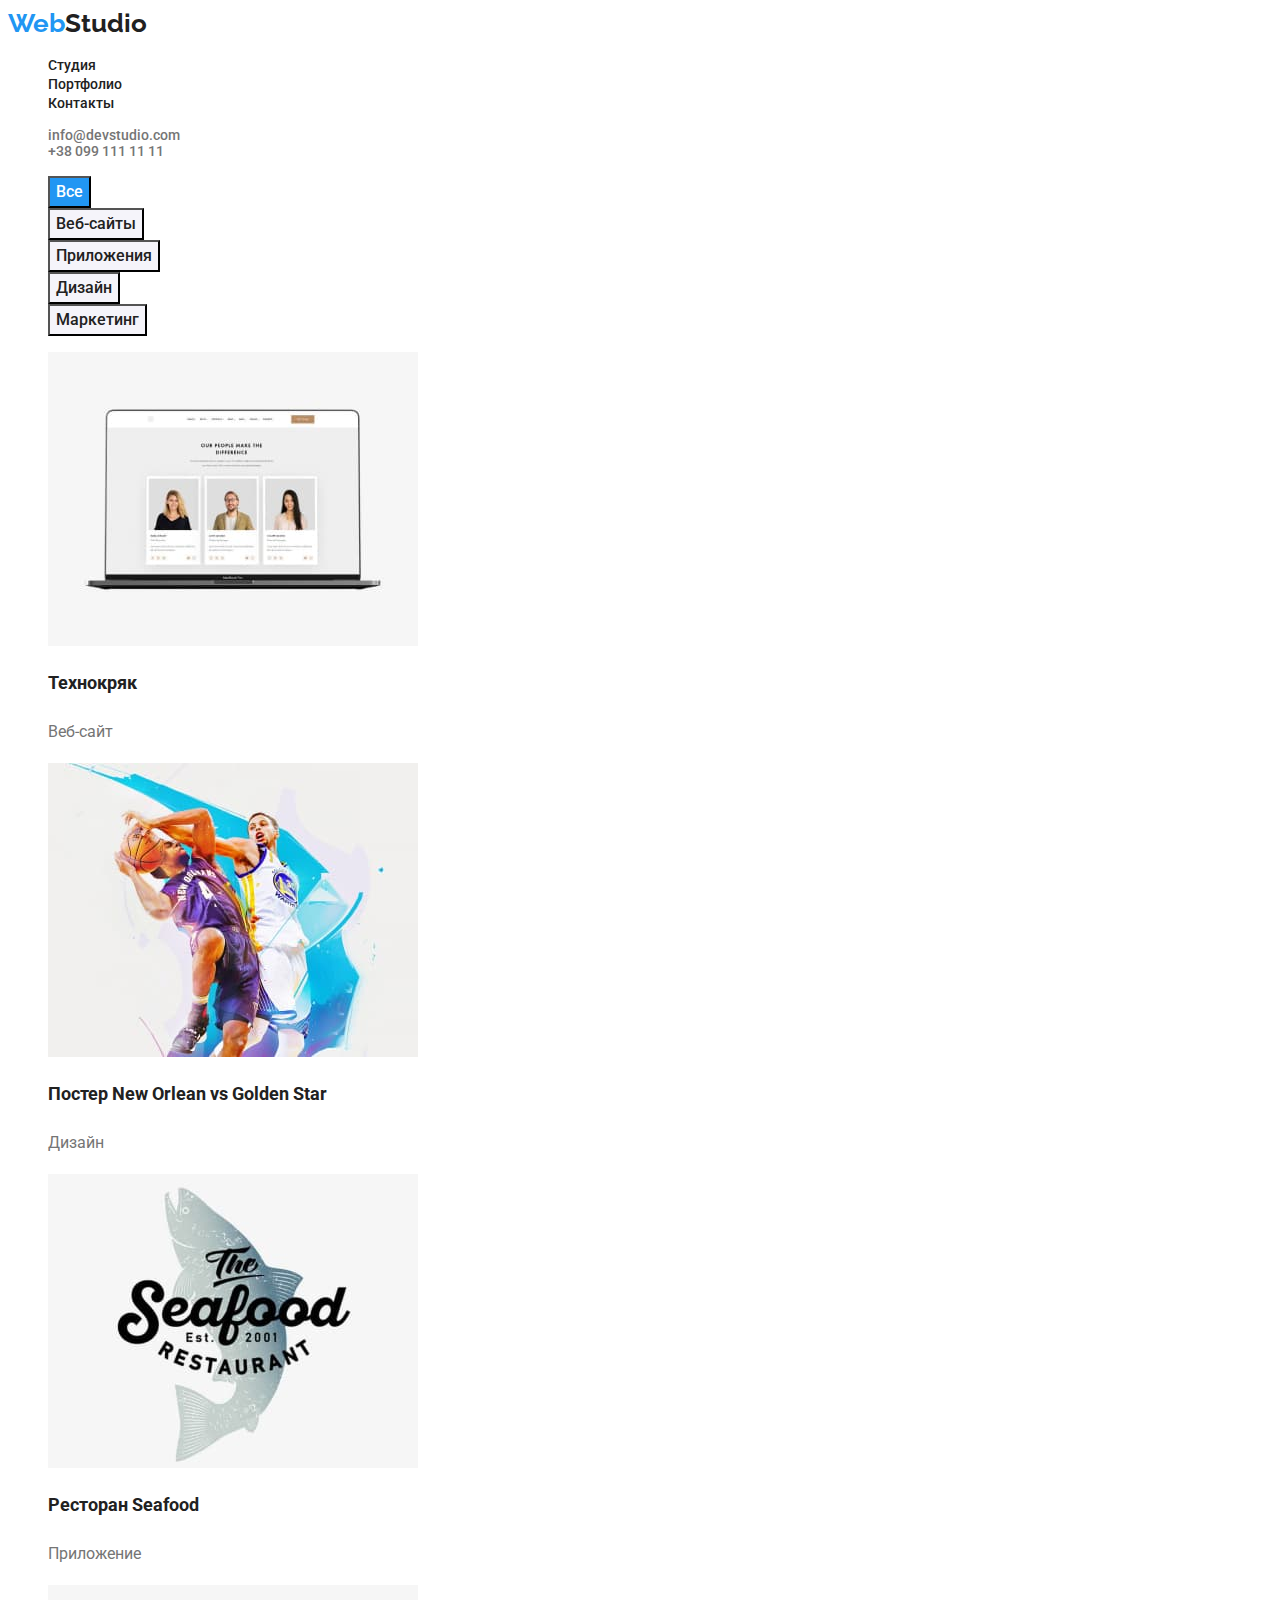
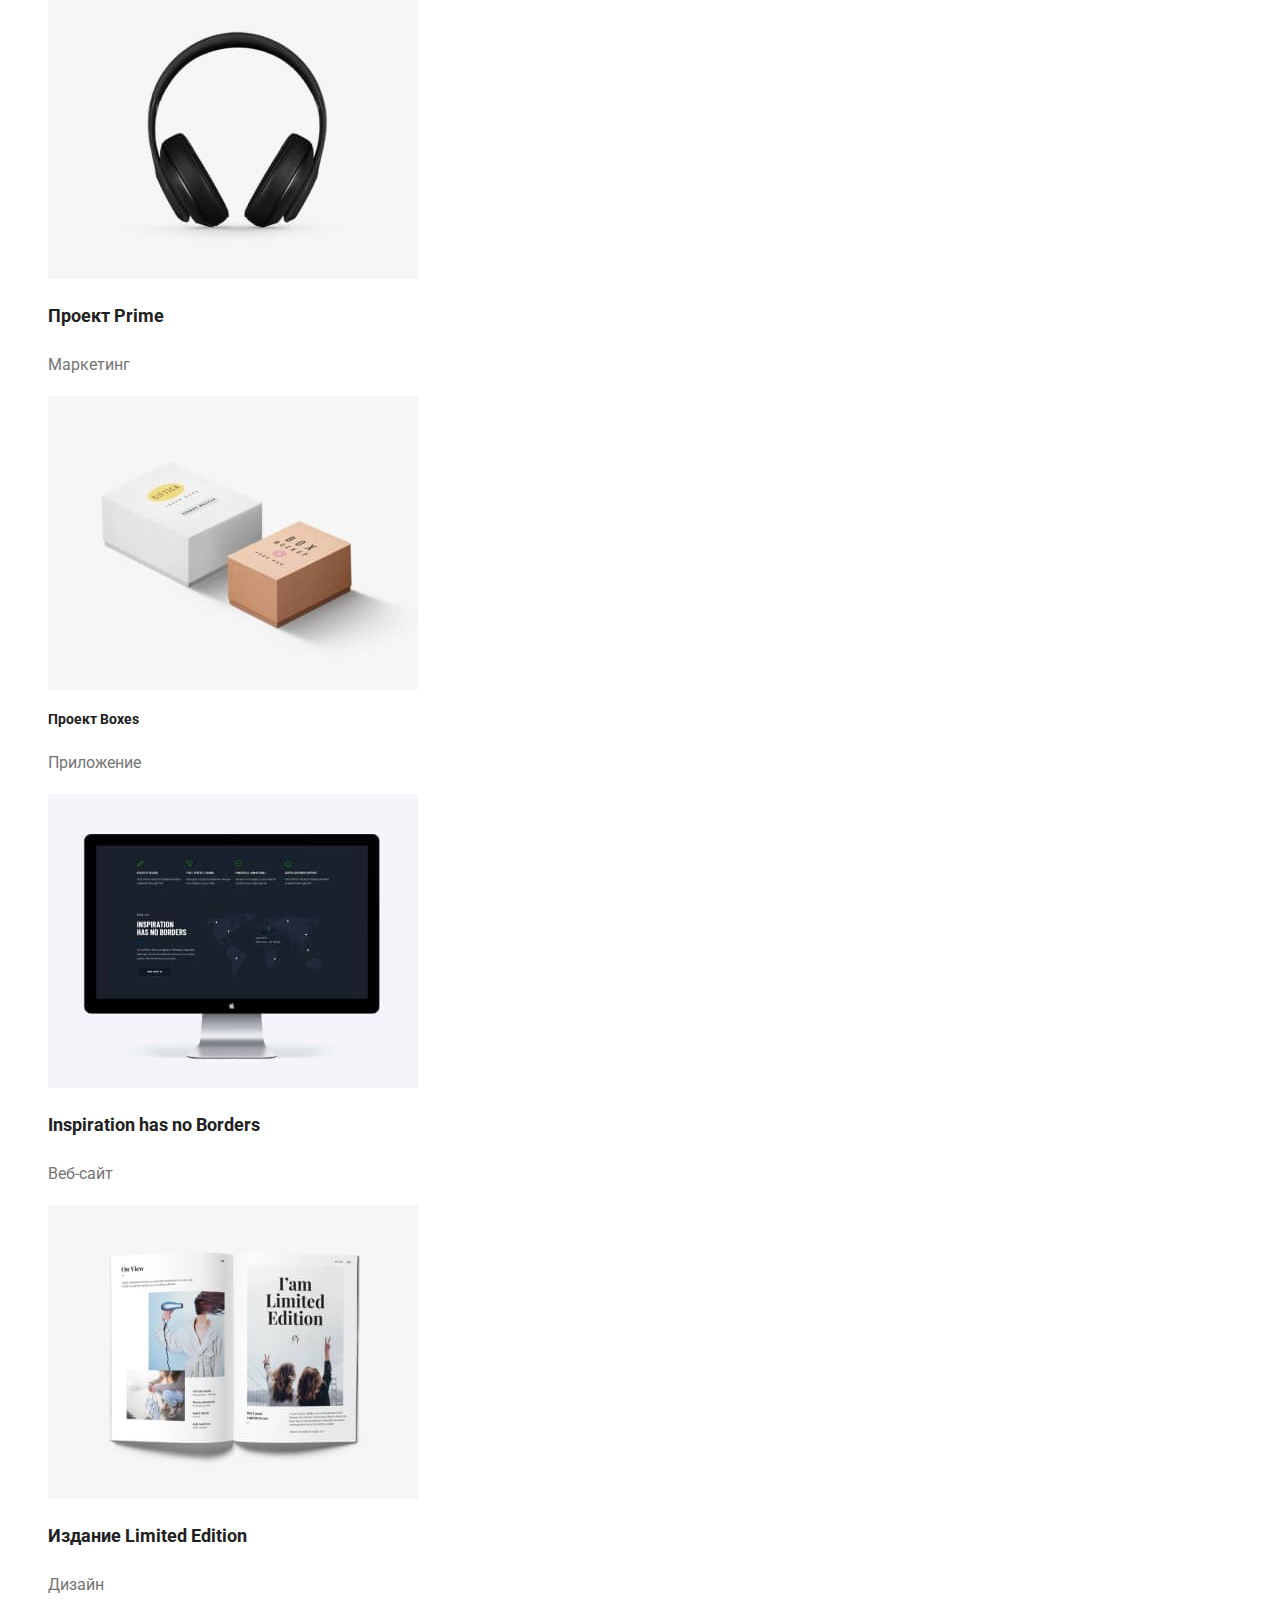
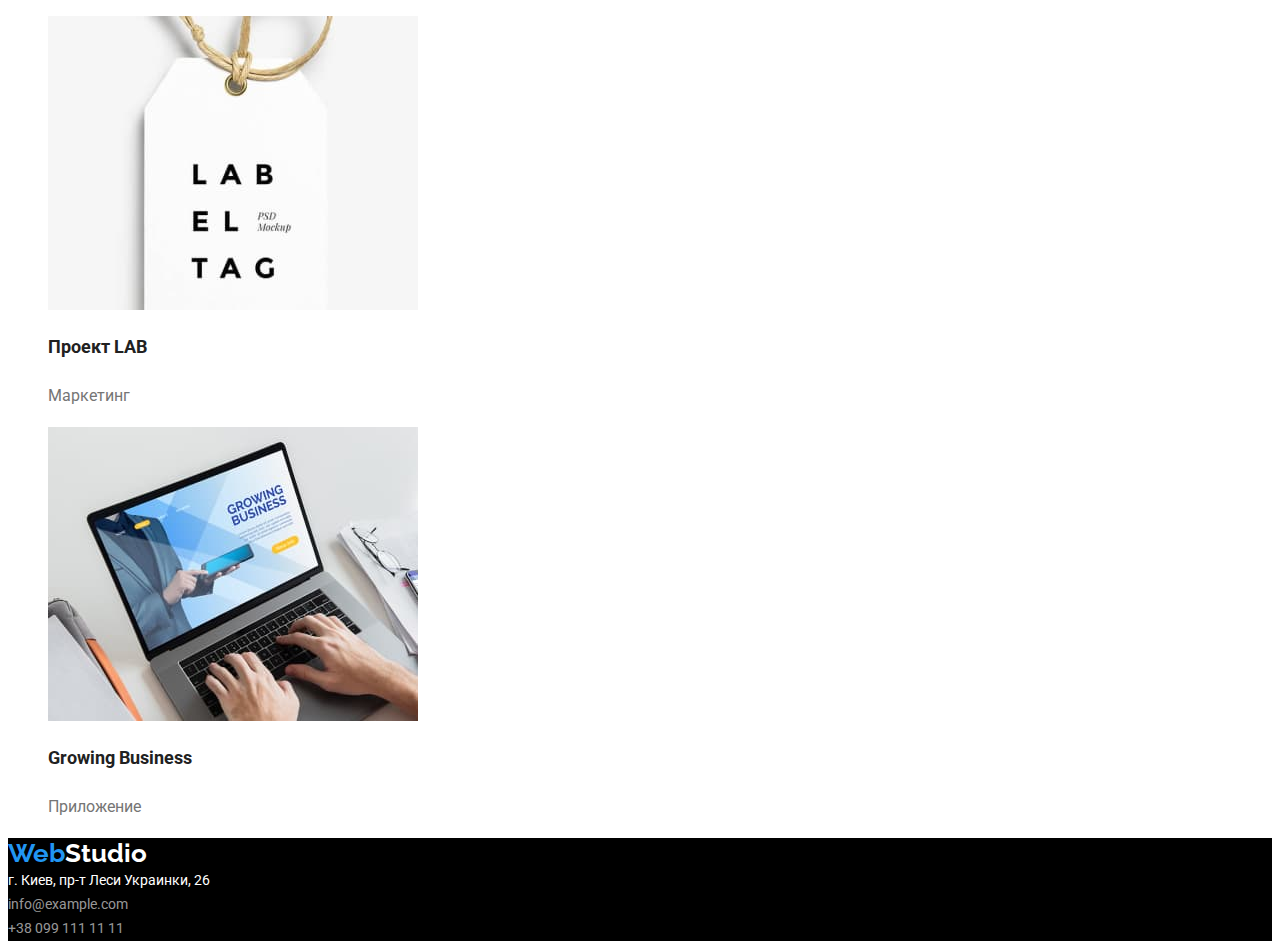
==== portfolio.html @ d0722e7e "start" ====
<!DOCTYPE html>
<html lang="ru">
<head>
    <meta charset="UTF-8">
    <meta http-equiv="X-UA-Compatible" content="IE=edge">
    <meta name="viewport" content="width=device-width, initial-scale=1.0">
    <title>portfolio</title>
    <link rel="preconnect" href="https://fonts.googleapis.com">
    <link rel="preconnect" href="https://fonts.gstatic.com" crossorigin>
    <link href="https://fonts.googleapis.com/css2?family=Raleway:wght@700&family=Roboto:wght@400;500;700;900&display=swap"
        rel="stylesheet">
    <link rel="stylesheet" href="css/style.css">
</head>
<body>
<header>

    <nav class="nav-links">
        <a href="/" class="nav-logo" lang="en">
            <span class="logo-color">Web</span>Studio
        </a>
        <ul class="site-nav">
            <li> <a class="link" href="./index.html">Студия</a></li>
            <li class="nav-link"> <a class="link" href="./portfolio.html">Портфолио</a> </li>
            <li> <a class="link" href="">Контакты</a></li>
        </ul>
    </nav>
    <ul class="auth-nav">
        <li><a class="link" lang="en" href="mailto:info@devstudio.com">info@devstudio.com</a> </li>
        <li>
            <a class="link" href="tel:+380991111111">+38 099 111 11 11</a>
        </li>
    </ul>

</header>

<main>
    <section class="our-work">
    <h1 class="benefits-title">Обзор работ</h1>
    <ul>
        <li class="button-style"> <button type="button"class="button">Все</button></li>
        <li><button type="button"class="button">Веб-сайты</button></li>
        <li> <button type="button"class="button">Приложения</button></li>
        <li><button type="button"class="button">Дизайн</button></li>
        <li><button type="button"class="button">Маркетинг</button></li>
    </ul>

    <ul class="benefits-text">
        <li> <a href="/"> 
        <img src="image/portfolio/img1sq.jpg" alt="Технокряк" width="370">
        <h2>Технокряк</h2>
        <p>Веб-сайт</p>
        </a>   
        </li>
    
        <li> <a href="/">
        <img src="image/portfolio/img2sq.jpg" alt="Постер" width="370">
        <h2>Постер New Orlean vs Golden Star</h2>
        <p>Дизайн</p>
        </a>
        </li>
    
        <li> <a href="/">
        <img src="image/portfolio/img3sq.jpg" alt="Шаблон проекта Ресторана" width="370">
        <h2>Ресторан Seafood</h2>
        <p>Приложение</p>
        </a>
        </li>
    
        <li> <a href="/">
        <img src="image/portfolio/img4sq.jpg" alt="Шаблон проекта" width="370">
        <h2>Проект Prime</h2>
        <p>Маркетинг</p>
        </a>  
        </li>

        <li> <a href="/">
            <img src="image/portfolio/img5sq.jpg" alt="Шаблон проекта" width="370">
            <h3>Проект Boxes</h2>
            <p>Приложение</p>
        </a>
        </li>
        
        <li> <a href="/">
        <img src="image/portfolio/img6sq.jpg" alt="Проект веб-сайта" width="370">
        <h2>Inspiration has no Borders</h2>
        <p>Веб-сайт</p>
        </a>
        </li>
        
        <li> <a href="/">
        <img src="image/portfolio/img7sq.jpg" alt="Проект издания" width="370">
        <h2>Издание Limited Edition</h2>
        <p>Дизайн</p>
        </a>
        </li>
        
        <li> <a href="/">
        <img src="image/portfolio/img8sq.jpg" alt="Маркетинговый проект" width="370">
        <h2>Проект LAB</h2>
        <p>Маркетинг</p>
        </a> 
        </li>

        <li> <a href="/">
        <img src="image/portfolio/img9sq.jpg" alt="Шаблон приложения" width="370">
        <h2>Growing Business</h2>
        <p>Приложение</p>
        </a>
        </li>
    </ul>
    </section>
 



</main>

<footer class="footer">
    <a href="/" class="logo" lang="en">
        <span class="logo-color">Web</span>Studio
    </a>
    <address class="address">
        г. Киев, пр-т Леси Украинки, 26 <br>
        <a href="mailto:info@example.com">info@example.com</a> <br>
        <a href="tel:+380991111111">+38 099 111 11 11</a>
    </address>
</body>
</html>
---- css/style.css ----
:root {
  --primary-text-color: #212121;
  --accent-color: #2196f3;
  --secondary-color: #757575;
  --white-color: #ffffff;
  --bg-group: #f5f4fa;
  --bg-footer: black;
  --bg-hero: #2f303a;
}

body {
  color: var(--primary-text-color);
  font-family: Roboto, sans-serif;
  letter-spacing: 0, 03em;
}

ul {
  list-style: none;
}
a {
  text-decoration: none;
}

button {
  font-family: inherit;
}
/*header*/

.nav-logo {
  color: var(--primary-text-color);
  font-family: Raleway, sans-serif;
  font-weight: 700;
  font-size: 26px;
  line-height: 1.19;
}

.logo-color {
  color: var(--accent-color);
}
.site-nav .link,
.auth-nav {
  color: var(--primary-text-color);
  font-weight: 500;
  font-size: 14px;
  line-height: 1.14;
  letter-spacing: 0, 02em;
}

.site-nav .link:hover,
.site-nav .link:focus {
  color: var(--accent-color);
}
.site-nav .nav-link a:active,
.site-nav .nav-link a:visited {
  color: var(--accent-color);
}
.auth-nav .link {
  color: var(--secondary-color);
}
.auth-nav .link:hover,
.auth-nav .link:focus {
  color: var(--accent-color);
}
/*section hero*/

.section-hero {
  background-color: var(--bg-hero);
  text-align: center;
}
.section-title {
  color: var(--white-color);
  font-weight: 900;
  font-size: 44px;
  line-height: 1.36;
  letter-spacing: 0, 06em;
}
.section-hero button {
  color: var(--white-color);
  background: var(--accent-color);
  font-weight: 700;
  font-size: 16px;
  line-height: 1.88;
  letter-spacing: 0, 06em;
  cursor: pointer;
}
.section-hero button:hover,
.section-hero button:focus {
  color: var(--white-color);
  background: #188ce8;
  display: inline-block;
}

/*section benefits*/
.benefits-title {
  display: none;
}
.benefits-text h3 {
  color: var(--primary-text-color);
  font-weight: 700;
  font-size: 14px;
  line-height: 1.71;
}
.benefits-text p {
  color: var(--secondary-color);
  font-weight: 400;
  font-size: 14px;
  line-height: 1.14;
}

/*work*/
.work-title,
.our-team {
  color: var(--primary-text-color);
  font-weight: 700;
  font-size: 36px;
  line-height: 1.17;
  text-align: center;
}

/*our team*/
.group {
  background-color: var(--bg-group);
}
.team li {
  background-color: var(--white-color);
}
.team h3 {
  color: var(--primary-text-color);
  font-weight: 500;
  font-size: 16px;
  line-height: 1.19;
  text-align: center;
}
.team p {
  color: var(--secondary-color);
  font-weight: 400;
  font-size: 16px;
  line-height: 1.19;
  text-align: center;
}

/*our work*/

.our-work .button {
  color: var(--primary-text-color);
  background: var(--bg-group);
  cursor: pointer;
  font-weight: 500;
  font-size: 16px;
  line-height: 1.63;
  text-align: center;
}
.our-work .button:hover,
.our-work .button:focus {
  color: var(--white-color);
  background: #2196f3;
  display: inline-block;
  text-align: center;
}
.our-work button:active,
.our-work button:visited {
  color: var(--accent-color);
}
.our-work .button-style button {
  color: var(--white-color);
  background-color: var(--accent-color);
}
.our-work .benefits-text h2 {
  color: var(--primary-text-color);
  font-weight: 700;
  font-size: 18px;
  line-height: 2;
  text-align: left;
  letter-spacing: 0, 06em;
}

.our-work .benefits-text p {
  color: var(--secondary-color);
  font-weight: 400;
  font-size: 16px;
  line-height: 1.88;
  text-align: left;
}
/*footer*/
footer {
  background-color: var(--bg-footer);
}
.logo {
  color: var(--white-color);
  font-family: Raleway, sans-serif;
  font-weight: 700;
  font-size: 26px;
  line-height: 1.17;
}

.logo-color {
  color: var(--accent-color);
}
.address {
  color: var(--white-color);
  font-style: normal;
  font-weight: 400;
  font-size: 14px;
  line-height: 1.71;
}
.address a {
  color: rgba(255, 255, 255, 0.6);
}
.address a:hover,
.address a:focus {
  color: var(--accent-color);
}
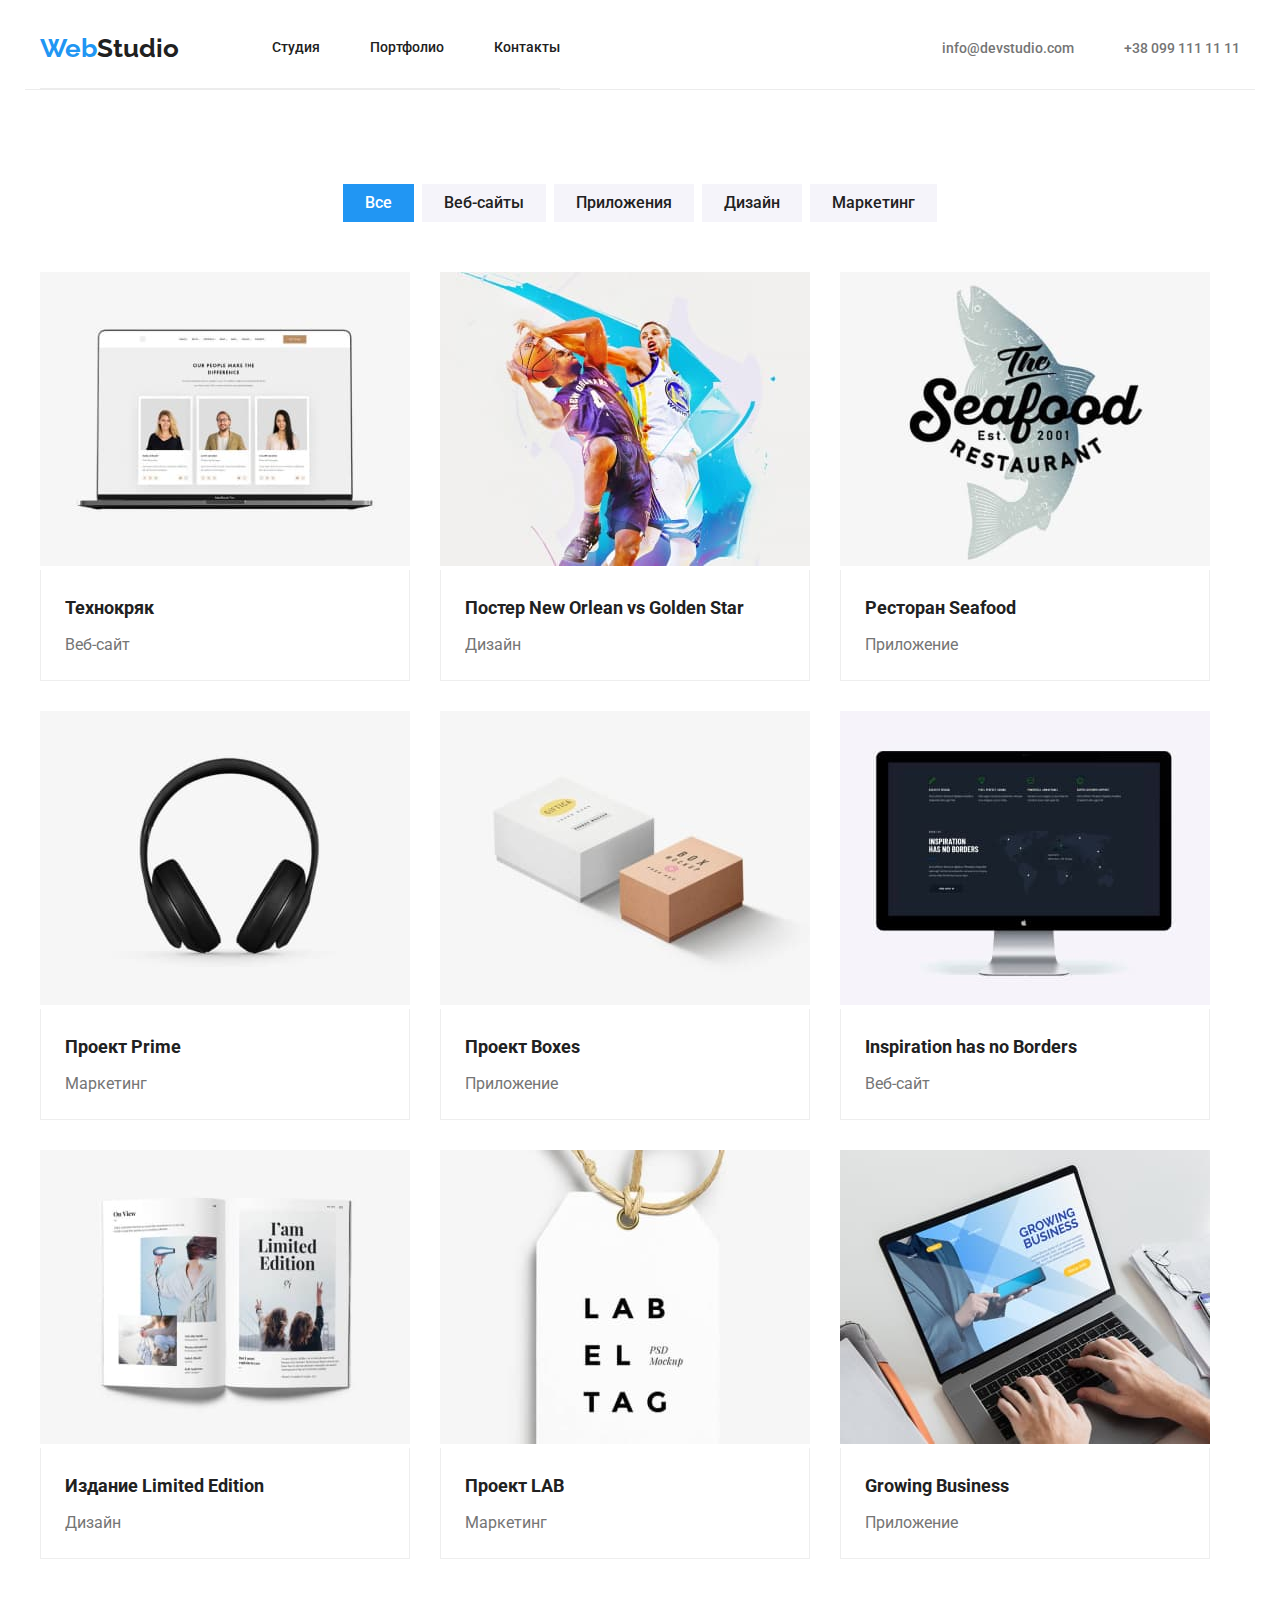
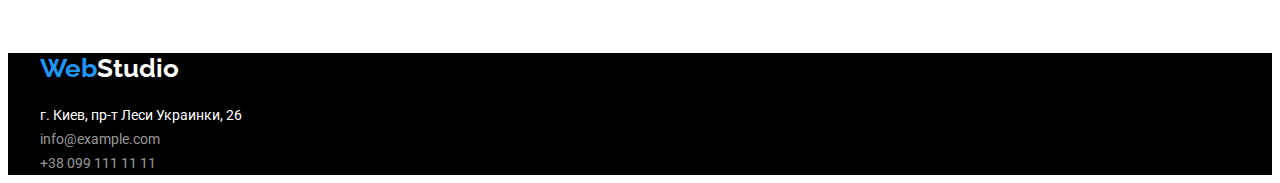
==== commit 7f536c02: "work 3" ====
--- a/portfolio.html
+++ b/portfolio.html
@@ -12,102 +12,123 @@
     <link rel="stylesheet" href="css/style.css">
 </head>
 <body>
+
 <header>
-
-    <nav class="nav-links">
-        <a href="/" class="nav-logo" lang="en">
-            <span class="logo-color">Web</span>Studio
-        </a>
-        <ul class="site-nav">
-            <li> <a class="link" href="./index.html">Студия</a></li>
-            <li class="nav-link"> <a class="link" href="./portfolio.html">Портфолио</a> </li>
-            <li> <a class="link" href="">Контакты</a></li>
+    <div class="container header">
+        <nav class="nav-links">
+            <a href="/" class="nav-logo" lang="en">
+                <span class="logo-color">Web</span>Studio
+            </a>
+            <ul class="site-nav">
+                <li class="item"> <a class="link" href="./index.html">Студия</a></li>
+                <li class="item"> <a class="nav-link link" href="./portfolio.html">Портфолио</a> </li>
+                <li class="item"> <a class="link" href="">Контакты</a></li>
+            </ul>
+        </nav>
+        <ul class="auth-nav">
+            <li class="item"><a class="link" lang="en" href="mailto:info@devstudio.com">info@devstudio.com</a> </li>
+            <li class="item"><a class="link" href="tel:+380991111111">+38 099 111 11 11</a>
+            </li>
         </ul>
-    </nav>
-    <ul class="auth-nav">
-        <li><a class="link" lang="en" href="mailto:info@devstudio.com">info@devstudio.com</a> </li>
-        <li>
-            <a class="link" href="tel:+380991111111">+38 099 111 11 11</a>
-        </li>
-    </ul>
-
+    </div>
 </header>
 
+
 <main>
-    <section class="our-work">
-    <h1 class="benefits-title">Обзор работ</h1>
-    <ul>
-        <li class="button-style"> <button type="button"class="button">Все</button></li>
-        <li><button type="button"class="button">Веб-сайты</button></li>
-        <li> <button type="button"class="button">Приложения</button></li>
-        <li><button type="button"class="button">Дизайн</button></li>
-        <li><button type="button"class="button">Маркетинг</button></li>
-    </ul>
-
-    <ul class="benefits-text">
-        <li> <a href="/"> 
-        <img src="image/portfolio/img1sq.jpg" alt="Технокряк" width="370">
-        <h2>Технокряк</h2>
-        <p>Веб-сайт</p>
-        </a>   
-        </li>
-    
-        <li> <a href="/">
-        <img src="image/portfolio/img2sq.jpg" alt="Постер" width="370">
-        <h2>Постер New Orlean vs Golden Star</h2>
-        <p>Дизайн</p>
-        </a>
-        </li>
-    
-        <li> <a href="/">
-        <img src="image/portfolio/img3sq.jpg" alt="Шаблон проекта Ресторана" width="370">
-        <h2>Ресторан Seafood</h2>
-        <p>Приложение</p>
-        </a>
-        </li>
-    
-        <li> <a href="/">
-        <img src="image/portfolio/img4sq.jpg" alt="Шаблон проекта" width="370">
-        <h2>Проект Prime</h2>
-        <p>Маркетинг</p>
-        </a>  
-        </li>
-
-        <li> <a href="/">
-            <img src="image/portfolio/img5sq.jpg" alt="Шаблон проекта" width="370">
-            <h3>Проект Boxes</h2>
-            <p>Приложение</p>
-        </a>
-        </li>
+    <section class="section our-work">
+    <div class="container">
+        <h1 class="benefits-title">Обзор работ</h1>
+        <ul class="benefits-button">
+            <li class="button-style item"> <button type="button" class="button">Все</button></li>
+            <li class="item"><button type="button" class="button">Веб-сайты</button></li>
+            <li class="item"> <button type="button" class="button">Приложения</button></li>
+            <li class="item"><button type="button" class="button">Дизайн</button></li>
+            <li class="item"><button type="button" class="button">Маркетинг</button></li>
+        </ul>
         
-        <li> <a href="/">
-        <img src="image/portfolio/img6sq.jpg" alt="Проект веб-сайта" width="370">
-        <h2>Inspiration has no Borders</h2>
-        <p>Веб-сайт</p>
-        </a>
-        </li>
+        <ul class="benefits-text">
+            <li class="benefits-element"> <a href="/">
+                    <img src="image/portfolio/img1sq.jpg" alt="Технокряк" width="370">
+                    <div class="text">
+                    <h2 class="title">Технокряк</h2>
+                    <p>Веб-сайт</p>
+                    </div>
+                </a>
+            </li>
         
-        <li> <a href="/">
-        <img src="image/portfolio/img7sq.jpg" alt="Проект издания" width="370">
-        <h2>Издание Limited Edition</h2>
-        <p>Дизайн</p>
-        </a>
-        </li>
+            <li class="benefits-element" > <a href="/">
+                    <img src="image/portfolio/img2sq.jpg" alt="Постер" width="370">
+                    <div class="text">
+                    <h2 class="title">Постер New Orlean vs Golden Star</h2>
+                    <p>Дизайн</p>
+                    </div>
+                </a>
+            </li>
         
-        <li> <a href="/">
-        <img src="image/portfolio/img8sq.jpg" alt="Маркетинговый проект" width="370">
-        <h2>Проект LAB</h2>
-        <p>Маркетинг</p>
-        </a> 
-        </li>
-
-        <li> <a href="/">
-        <img src="image/portfolio/img9sq.jpg" alt="Шаблон приложения" width="370">
-        <h2>Growing Business</h2>
-        <p>Приложение</p>
-        </a>
-        </li>
-    </ul>
+            <li class="benefits-element" > <a href="/">
+                    <img src="image/portfolio/img3sq.jpg" alt="Шаблон проекта Ресторана" width="370">
+                   <div class="text">
+                    <h2 class="title">Ресторан Seafood</h2>
+                    <p>Приложение</p>
+                   </div> 
+                </a>
+            </li>
+        
+            <li class="benefits-element" > <a href="/">
+                    <img src="image/portfolio/img4sq.jpg" alt="Шаблон проекта" width="370">
+                    <div class="text">
+                    <h2 class="title">Проект Prime</h2>
+                    <p>Маркетинг</p>
+                    </div>
+                </a>
+            </li>
+        
+            <li class="benefits-element" > <a href="/">
+                    <img src="image/portfolio/img5sq.jpg" alt="Шаблон проекта" width="370">
+                    <div class="text">
+                    <h2 class="title">Проект Boxes</h2>
+                    <p>Приложение</p>
+                    </div>
+                </a>
+            </li>
+        
+            <li class="benefits-element" > <a href="/">
+                    <img src="image/portfolio/img6sq.jpg" alt="Проект веб-сайта" width="370">
+                    <div class="text">
+                    <h2 class="title">Inspiration has no Borders</h2>
+                    <p>Веб-сайт</p>
+                    </div>
+                </a>
+            </li>
+        
+            <li class="benefits-element" > <a href="/">
+                    <img src="image/portfolio/img7sq.jpg" alt="Проект издания" width="370">
+                    <div class="text">
+                    <h2 class="title">Издание Limited Edition</h2>
+                    <p>Дизайн</p>
+                    </div>
+                </a>
+            </li>
+        
+            <li class="benefits-element" > <a href="/">
+                    <img src="image/portfolio/img8sq.jpg" alt="Маркетинговый проект" width="370">
+                    <div class="text">
+                    <h2 class="title">Проект LAB</h2>
+                    <p>Маркетинг</p>
+                    </div>
+                </a>
+            </li>
+        
+            <li> <a href="/">
+                    <img src="image/portfolio/img9sq.jpg" alt="Шаблон приложения" width="370">
+                    <div class="text">
+                    <h2 class="title">Growing Business</h2>
+                    <p>Приложение</p>
+                    </div>
+                </a>
+            </li>
+        </ul>
+    </div>
     </section>
  
 
@@ -116,13 +137,15 @@
 </main>
 
 <footer class="footer">
-    <a href="/" class="logo" lang="en">
-        <span class="logo-color">Web</span>Studio
-    </a>
-    <address class="address">
-        г. Киев, пр-т Леси Украинки, 26 <br>
-        <a href="mailto:info@example.com">info@example.com</a> <br>
-        <a href="tel:+380991111111">+38 099 111 11 11</a>
-    </address>
+   <div class="container">
+        <a href="/" class="logo" lang="en">
+            <span class="logo-color">Web</span>Studio
+        </a>
+        <address class="address">
+            <p>г. Киев, пр-т Леси Украинки, 26 </p>
+            <a href="mailto:info@example.com">info@example.com</a> <br>
+            <a href="tel:+380991111111">+38 099 111 11 11</a>
+        </address>
+   </div>
 </body>
 </html>--- a/css/style.css
+++ b/css/style.css
@@ -13,9 +13,21 @@
   font-family: Roboto, sans-serif;
   letter-spacing: 0, 03em;
 }
-
+h1,
+h2,
+h3,
+h4,
+h5,
+ul,
+p {
+  margin-top: 0;
+  margin-bottom: 0;
+  padding-right: 0;
+  padding-left: 0;
+}
 ul {
   list-style: none;
+  display: inline-block;
 }
 a {
   text-decoration: none;
@@ -24,21 +36,54 @@
 button {
   font-family: inherit;
 }
-/*header*/
-
+
+.container {
+  margin-left: auto;
+  margin-right: auto;
+  width: 1200px;
+  padding-left: 15px;
+  padding-right: 15px;
+}
+.section{
+  padding-top: 94px;
+  padding-bottom: 94px;
+}
+
+
+  /*header*/
+
+ .header, .nav-links {
+  padding-bottom: 0;
+  display: flex;
+  align-items: center;
+  justify-content: space-between;
+  border-bottom: 1px solid #ECECEC ;
+}
 .nav-logo {
+  display: block;
+  margin-right: 93px;
+
   color: var(--primary-text-color);
   font-family: Raleway, sans-serif;
   font-weight: 700;
   font-size: 26px;
   line-height: 1.19;
-}
-
+ 
+}
+.site-nav, .auth-nav{
+  display: flex;
+}
 .logo-color {
   color: var(--accent-color);
 }
+.item +.item{
+  margin-left: 50px;
+}
 .site-nav .link,
-.auth-nav {
+.auth-nav .link {
+  display: block;
+  padding-top: 32px;
+  padding-bottom: 32px;
   color: var(--primary-text-color);
   font-weight: 500;
   font-size: 14px;
@@ -50,10 +95,14 @@
 .site-nav .link:focus {
   color: var(--accent-color);
 }
-.site-nav .nav-link a:active,
-.site-nav .nav-link a:visited {
-  color: var(--accent-color);
-}
+.header .site-nav .nav-link:active,
+.header .site-nav .nav-link:visited {
+  color: var(--accent-color);
+}
+.auth-nav{
+  margin-left: auto;
+}
+
 .auth-nav .link {
   color: var(--secondary-color);
 }
@@ -63,18 +112,21 @@
 }
 /*section hero*/
 
-.section-hero {
+.hero {
   background-color: var(--bg-hero);
   text-align: center;
-}
-.section-title {
+  max-width: 1600px;
+
+}
+.hero-title {
   color: var(--white-color);
   font-weight: 900;
   font-size: 44px;
   line-height: 1.36;
   letter-spacing: 0, 06em;
-}
-.section-hero button {
+  margin-bottom: 30px;
+}
+.hero button {
   color: var(--white-color);
   background: var(--accent-color);
   font-weight: 700;
@@ -83,23 +135,36 @@
   letter-spacing: 0, 06em;
   cursor: pointer;
 }
-.section-hero button:hover,
-.section-hero button:focus {
+.hero button:hover,
+.hero button:focus {
   color: var(--white-color);
   background: #188ce8;
   display: inline-block;
 }
 
 /*section benefits*/
+
+.benefits-text{
+  display: flex;
+  flex-wrap: wrap;
+}
 .benefits-title {
   display: none;
 }
+.benefits-text .item{
+  width: 270px;
+}
+.benefits-text .item + .item{
+  margin-left: 30px;
+}
 .benefits-text h3 {
   color: var(--primary-text-color);
   font-weight: 700;
   font-size: 14px;
   line-height: 1.71;
-}
+  padding-bottom: 10px;
+}
+
 .benefits-text p {
   color: var(--secondary-color);
   font-weight: 400;
@@ -110,26 +175,50 @@
 /*work*/
 .work-title,
 .our-team {
+  padding-bottom: 50px;
+
   color: var(--primary-text-color);
   font-weight: 700;
   font-size: 36px;
   line-height: 1.17;
   text-align: center;
 }
+.work-list{
+  display: flex;
+  flex-wrap: wrap;
+  justify-content: center;
+}
+.work-list .item + .item{
+  padding-left: 30px;
+  margin: 0;
+}
 
 /*our team*/
-.group {
+.group { 
   background-color: var(--bg-group);
+}
+
+.team{
+  display: flex;
+  flex-wrap: wrap;
+}
+
+.team .item + .item{
+  margin-left: 30px;
 }
 .team li {
   background-color: var(--white-color);
 }
+.team img{
+  padding-bottom: 30px;
+}
 .team h3 {
   color: var(--primary-text-color);
   font-weight: 500;
   font-size: 16px;
   line-height: 1.19;
   text-align: center;
+  padding-bottom: 10px;
 }
 .team p {
   color: var(--secondary-color);
@@ -137,11 +226,13 @@
   font-size: 16px;
   line-height: 1.19;
   text-align: center;
+  padding-bottom: 30px;
 }
 
 /*our work*/
 
 .our-work .button {
+  padding: 6px 22px;
   color: var(--primary-text-color);
   background: var(--bg-group);
   cursor: pointer;
@@ -149,7 +240,9 @@
   font-size: 16px;
   line-height: 1.63;
   text-align: center;
-}
+  border: transparent;
+}  
+
 .our-work .button:hover,
 .our-work .button:focus {
   color: var(--white-color);
@@ -165,7 +258,38 @@
   color: var(--white-color);
   background-color: var(--accent-color);
 }
-.our-work .benefits-text h2 {
+.benefits-button{
+  display: flex;
+  flex-wrap: wrap;
+  justify-content: center;
+  padding-bottom: 50px;
+}
+.benefits-button .item + .item{
+  margin-left: 8px;
+}
+.benefits-element{
+  width: calk(100% - 60px) /3);
+  margin-right: 30px;
+  margin-bottom: 30px;
+}
+.benefits-element:nth-child(3n){
+  margin-right: 0;
+}
+.benefits-element:nth-last-child(-n + 3){
+  margin-bottom: 0;
+}
+.benefits-text:nth-child(3n){
+margin-right: 0;
+}
+  .text{
+    padding: 20px 24px;
+    border-left: 1px solid#EEEEEE;
+    border-bottom: 1px solid#EEEEEE;
+    border-right: 1px solid#EEEEEE;
+
+  }
+.text .title {
+  padding-bottom: 4px;
   color: var(--primary-text-color);
   font-weight: 700;
   font-size: 18px;
@@ -185,6 +309,7 @@
 footer {
   background-color: var(--bg-footer);
 }
+
 .logo {
   color: var(--white-color);
   font-family: Raleway, sans-serif;
@@ -197,6 +322,7 @@
   color: var(--accent-color);
 }
 .address {
+  margin-top: 20px;
   color: var(--white-color);
   font-style: normal;
   font-weight: 400;
@@ -204,6 +330,7 @@
   line-height: 1.71;
 }
 .address a {
+  padding-top: 9px;
   color: rgba(255, 255, 255, 0.6);
 }
 .address a:hover,
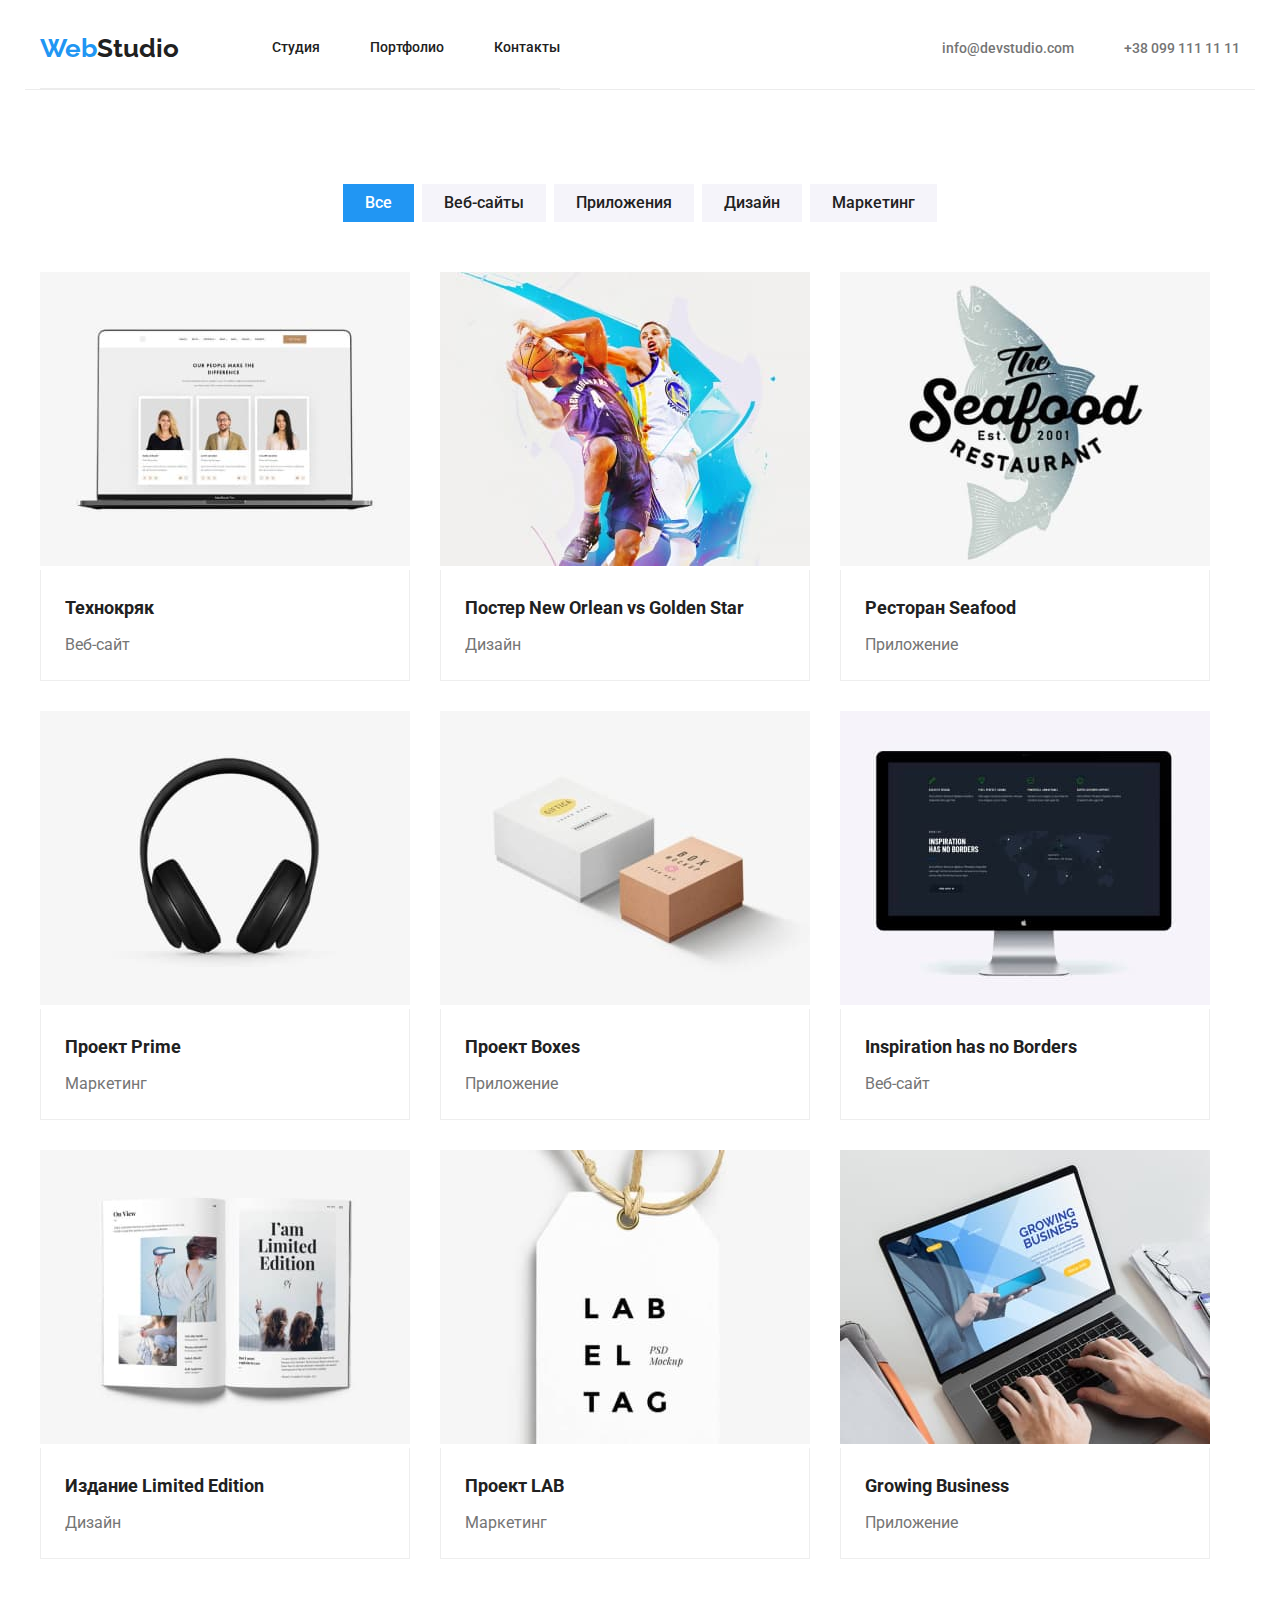
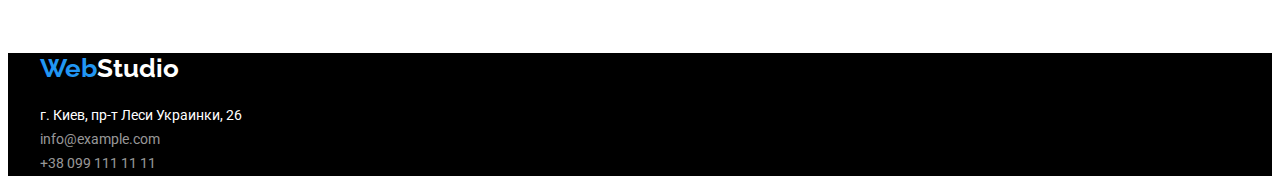
==== commit 2aa046f1: "new css footer logo" ====
--- a/portfolio.html
+++ b/portfolio.html
@@ -16,7 +16,7 @@
 <header>
     <div class="container header">
         <nav class="nav-links">
-            <a href="/" class="nav-logo" lang="en">
+            <a href="/" class="logo" lang="en">
                 <span class="logo-color">Web</span>Studio
             </a>
             <ul class="site-nav">
--- a/css/style.css
+++ b/css/style.css
@@ -59,7 +59,7 @@
   justify-content: space-between;
   border-bottom: 1px solid #ECECEC ;
 }
-.nav-logo {
+.logo {
   display: block;
   margin-right: 93px;
 
@@ -310,17 +310,10 @@
   background-color: var(--bg-footer);
 }
 
-.logo {
-  color: var(--white-color);
-  font-family: Raleway, sans-serif;
-  font-weight: 700;
-  font-size: 26px;
-  line-height: 1.17;
-}
-
-.logo-color {
-  color: var(--accent-color);
-}
+.footer .logo {
+  color: var(--white-color);
+}
+
 .address {
   margin-top: 20px;
   color: var(--white-color);
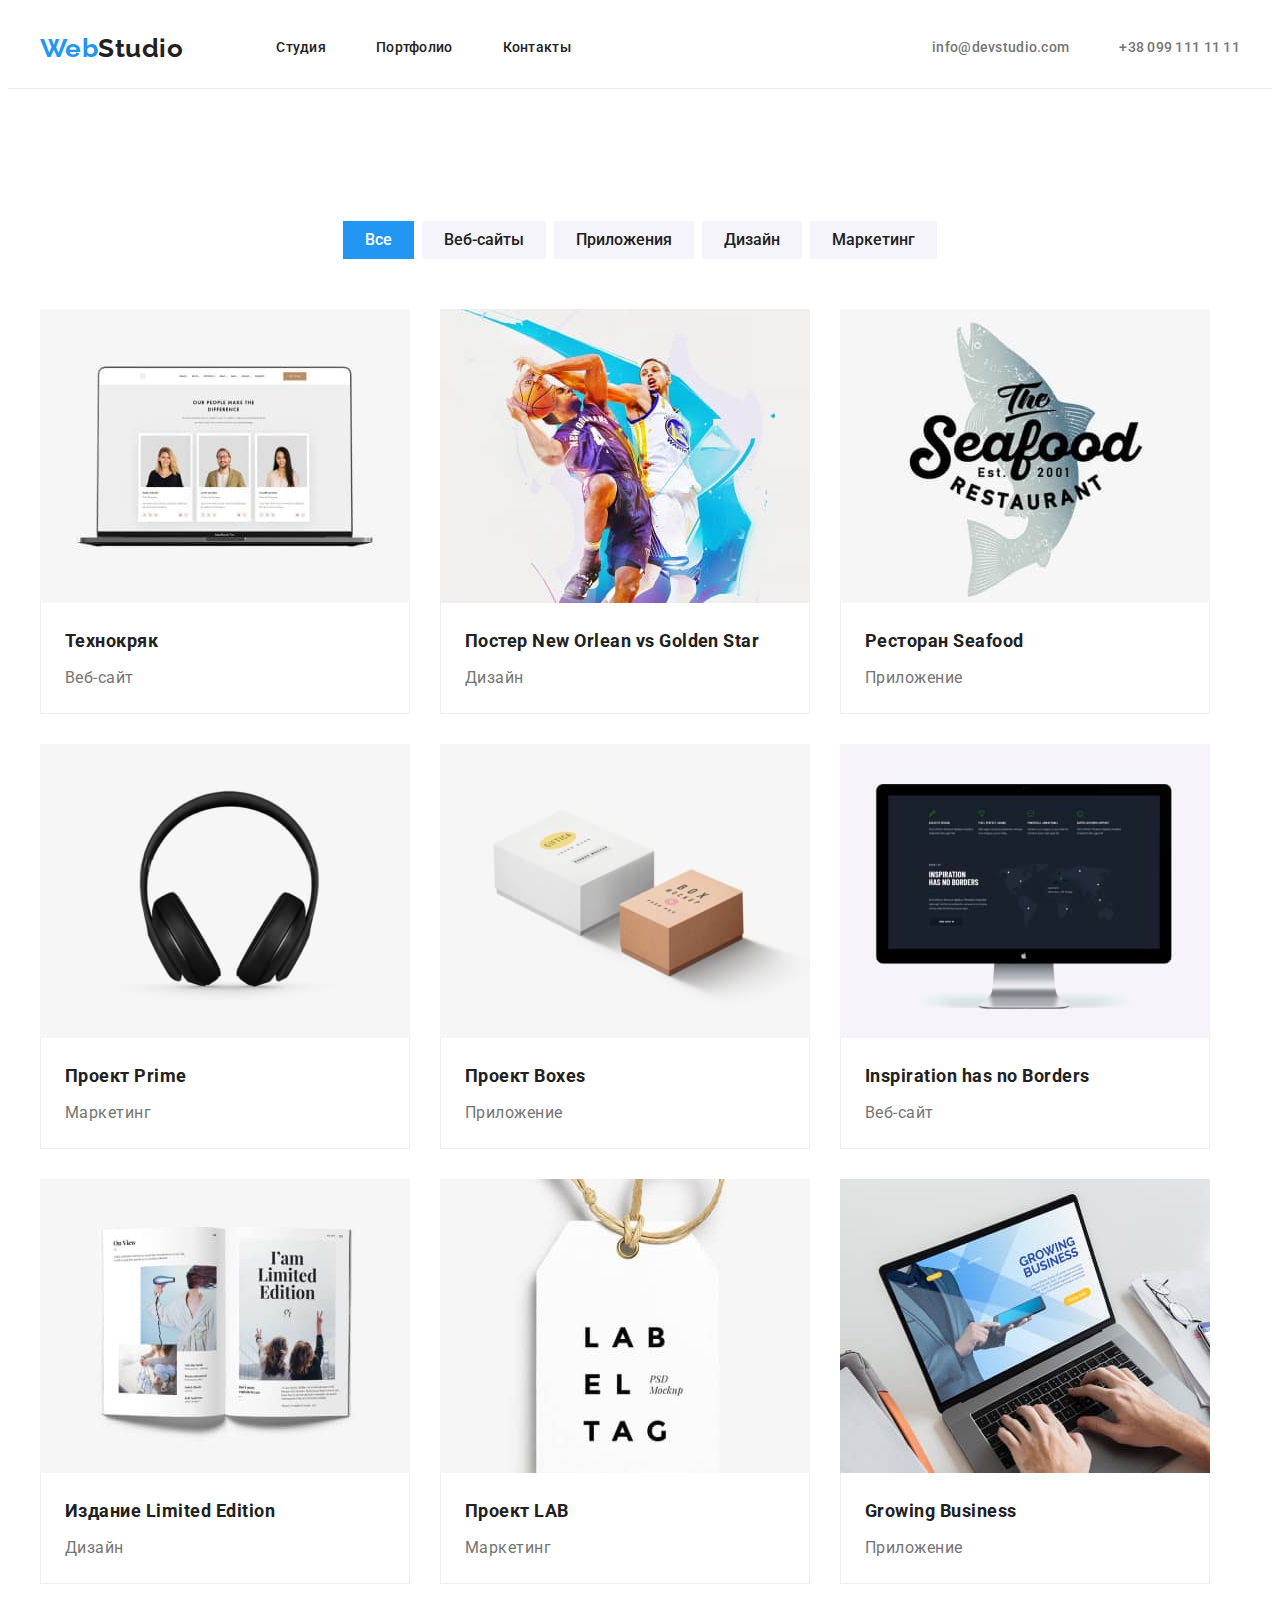
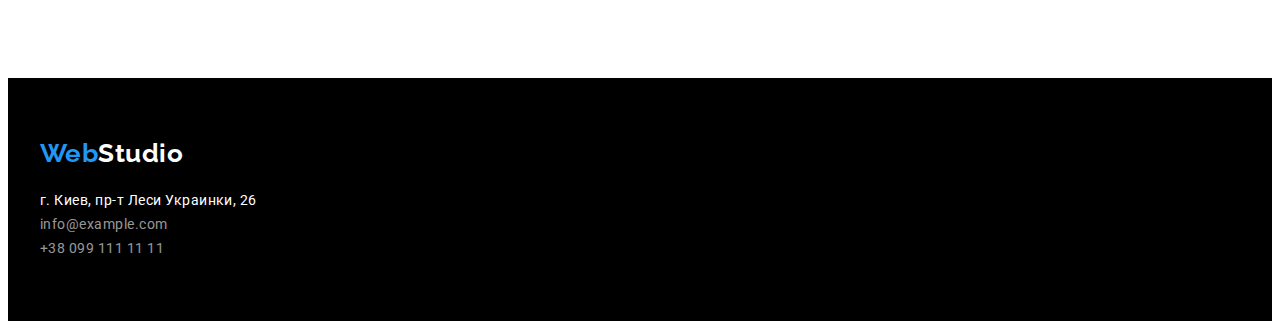
==== commit 9369acab: "finish" ====
--- a/portfolio.html
+++ b/portfolio.html
@@ -9,7 +9,10 @@
     <link rel="preconnect" href="https://fonts.gstatic.com" crossorigin>
     <link href="https://fonts.googleapis.com/css2?family=Raleway:wght@700&family=Roboto:wght@400;500;700;900&display=swap"
         rel="stylesheet">
-    <link rel="stylesheet" href="css/style.css">
+    <link rel="stylesheet" href="https://cdnjs.cloudflare.com/ajax/libs/modern-normalize/1.1.0/modern-normalize.min.css"
+        integrity="sha512-wpPYUAdjBVSE4KJnH1VR1HeZfpl1ub8YT/NKx4PuQ5NmX2tKuGu6U/JRp5y+Y8XG2tV+wKQpNHVUX03MfMFn9Q=="
+        crossorigin="anonymous" referrerpolicy="no-referrer" />
+        <link rel="stylesheet" href="css/style.css">
 </head>
 <body>
 
--- a/css/style.css
+++ b/css/style.css
@@ -11,7 +11,7 @@
 body {
   color: var(--primary-text-color);
   font-family: Roboto, sans-serif;
-  letter-spacing: 0, 03em;
+  letter-spacing: 0.03em;
 }
 h1,
 h2,
@@ -25,6 +25,12 @@
   padding-right: 0;
   padding-left: 0;
 }
+
+img {
+  display: block;
+  max-width: 100%;
+  height: auto;
+}
 ul {
   list-style: none;
   display: inline-block;
@@ -44,20 +50,22 @@
   padding-left: 15px;
   padding-right: 15px;
 }
-.section{
+.section {
   padding-top: 94px;
   padding-bottom: 94px;
 }
 
-
-  /*header*/
-
- .header, .nav-links {
+/*header*/
+
+header {
+  border-bottom: 1px solid #ececec;
+}
+.header,
+.nav-links {
   padding-bottom: 0;
   display: flex;
   align-items: center;
   justify-content: space-between;
-  border-bottom: 1px solid #ECECEC ;
 }
 .logo {
   display: block;
@@ -68,15 +76,15 @@
   font-weight: 700;
   font-size: 26px;
   line-height: 1.19;
- 
-}
-.site-nav, .auth-nav{
+}
+.site-nav,
+.auth-nav {
   display: flex;
 }
 .logo-color {
   color: var(--accent-color);
 }
-.item +.item{
+.item + .item {
   margin-left: 50px;
 }
 .site-nav .link,
@@ -88,7 +96,7 @@
   font-weight: 500;
   font-size: 14px;
   line-height: 1.14;
-  letter-spacing: 0, 02em;
+  letter-spacing: 0.02em;
 }
 
 .site-nav .link:hover,
@@ -99,7 +107,7 @@
 .header .site-nav .nav-link:visited {
   color: var(--accent-color);
 }
-.auth-nav{
+.auth-nav {
   margin-left: auto;
 }
 
@@ -116,15 +124,19 @@
   background-color: var(--bg-hero);
   text-align: center;
   max-width: 1600px;
-
+  padding-top: 200px;
+  padding-bottom: 200px;
+  padding-left: 452px;
+  padding-right: 452px;
 }
 .hero-title {
   color: var(--white-color);
   font-weight: 900;
   font-size: 44px;
   line-height: 1.36;
-  letter-spacing: 0, 06em;
+  letter-spacing: 0.06em;
   margin-bottom: 30px;
+  max-width: 696px;
 }
 .hero button {
   color: var(--white-color);
@@ -132,7 +144,7 @@
   font-weight: 700;
   font-size: 16px;
   line-height: 1.88;
-  letter-spacing: 0, 06em;
+  letter-spacing: 0.06em;
   cursor: pointer;
 }
 .hero button:hover,
@@ -144,38 +156,42 @@
 
 /*section benefits*/
 
-.benefits-text{
+.benefits-text {
   display: flex;
   flex-wrap: wrap;
 }
 .benefits-title {
-  display: none;
-}
-.benefits-text .item{
+  visibility: hidden;
+}
+.benefits-text .item {
   width: 270px;
 }
-.benefits-text .item + .item{
+.benefits-text .item + .item {
   margin-left: 30px;
 }
 .benefits-text h3 {
   color: var(--primary-text-color);
   font-weight: 700;
   font-size: 14px;
-  line-height: 1.71;
-  padding-bottom: 10px;
+  line-height: 1.17;
+  margin-bottom: 10px;
 }
 
 .benefits-text p {
   color: var(--secondary-color);
   font-weight: 400;
   font-size: 14px;
-  line-height: 1.14;
+  line-height: 1.71;
 }
 
 /*work*/
+
+.work {
+  padding-top: 0;
+}
 .work-title,
 .our-team {
-  padding-bottom: 50px;
+  margin-bottom: 50px;
 
   color: var(--primary-text-color);
   font-weight: 700;
@@ -183,34 +199,39 @@
   line-height: 1.17;
   text-align: center;
 }
-.work-list{
+.work-list {
   display: flex;
   flex-wrap: wrap;
   justify-content: center;
 }
-.work-list .item + .item{
-  padding-left: 30px;
-  margin: 0;
+.work-list .item {
+  width: 270px;
+}
+.work-list .item + .item {
+  margin-left: 30px;
 }
 
 /*our team*/
-.group { 
+.group {
   background-color: var(--bg-group);
 }
 
-.team{
-  display: flex;
-  flex-wrap: wrap;
-}
-
-.team .item + .item{
+.team {
+  display: flex;
+}
+
+.team .item + .item {
   margin-left: 30px;
 }
-.team li {
+.team .item {
   background-color: var(--white-color);
 }
-.team img{
+
+.team .title {
+  padding-top: 30px;
   padding-bottom: 30px;
+  padding-left: 60px;
+  padding-right: 60px;
 }
 .team h3 {
   color: var(--primary-text-color);
@@ -218,7 +239,7 @@
   font-size: 16px;
   line-height: 1.19;
   text-align: center;
-  padding-bottom: 10px;
+  margin-bottom: 10px;
 }
 .team p {
   color: var(--secondary-color);
@@ -226,7 +247,6 @@
   font-size: 16px;
   line-height: 1.19;
   text-align: center;
-  padding-bottom: 30px;
 }
 
 /*our work*/
@@ -241,7 +261,7 @@
   line-height: 1.63;
   text-align: center;
   border: transparent;
-}  
+}
 
 .our-work .button:hover,
 .our-work .button:focus {
@@ -258,38 +278,37 @@
   color: var(--white-color);
   background-color: var(--accent-color);
 }
-.benefits-button{
+.benefits-button {
   display: flex;
   flex-wrap: wrap;
   justify-content: center;
-  padding-bottom: 50px;
-}
-.benefits-button .item + .item{
+  margin-bottom: 50px;
+}
+.benefits-button .item + .item {
   margin-left: 8px;
 }
-.benefits-element{
-  width: calk(100% - 60px) /3);
+.benefits-element {
+  width: 370px;
   margin-right: 30px;
   margin-bottom: 30px;
 }
-.benefits-element:nth-child(3n){
+.benefits-element:nth-child(3n) {
   margin-right: 0;
 }
-.benefits-element:nth-last-child(-n + 3){
+.benefits-element:nth-last-child(-n + 3) {
   margin-bottom: 0;
 }
-.benefits-text:nth-child(3n){
-margin-right: 0;
-}
-  .text{
-    padding: 20px 24px;
-    border-left: 1px solid#EEEEEE;
-    border-bottom: 1px solid#EEEEEE;
-    border-right: 1px solid#EEEEEE;
-
-  }
+.benefits-text:nth-child(3n) {
+  margin-right: 0;
+}
+.text {
+  padding: 20px 24px;
+  border-left: 1px solid#EEEEEE;
+  border-bottom: 1px solid#EEEEEE;
+  border-right: 1px solid#EEEEEE;
+}
 .text .title {
-  padding-bottom: 4px;
+  margin-bottom: 4px;
   color: var(--primary-text-color);
   font-weight: 700;
   font-size: 18px;
@@ -308,10 +327,13 @@
 /*footer*/
 footer {
   background-color: var(--bg-footer);
+  padding-top: 60px;
+  padding-bottom: 60px;
 }
 
 .footer .logo {
   color: var(--white-color);
+  margin-right: 0;
 }
 
 .address {
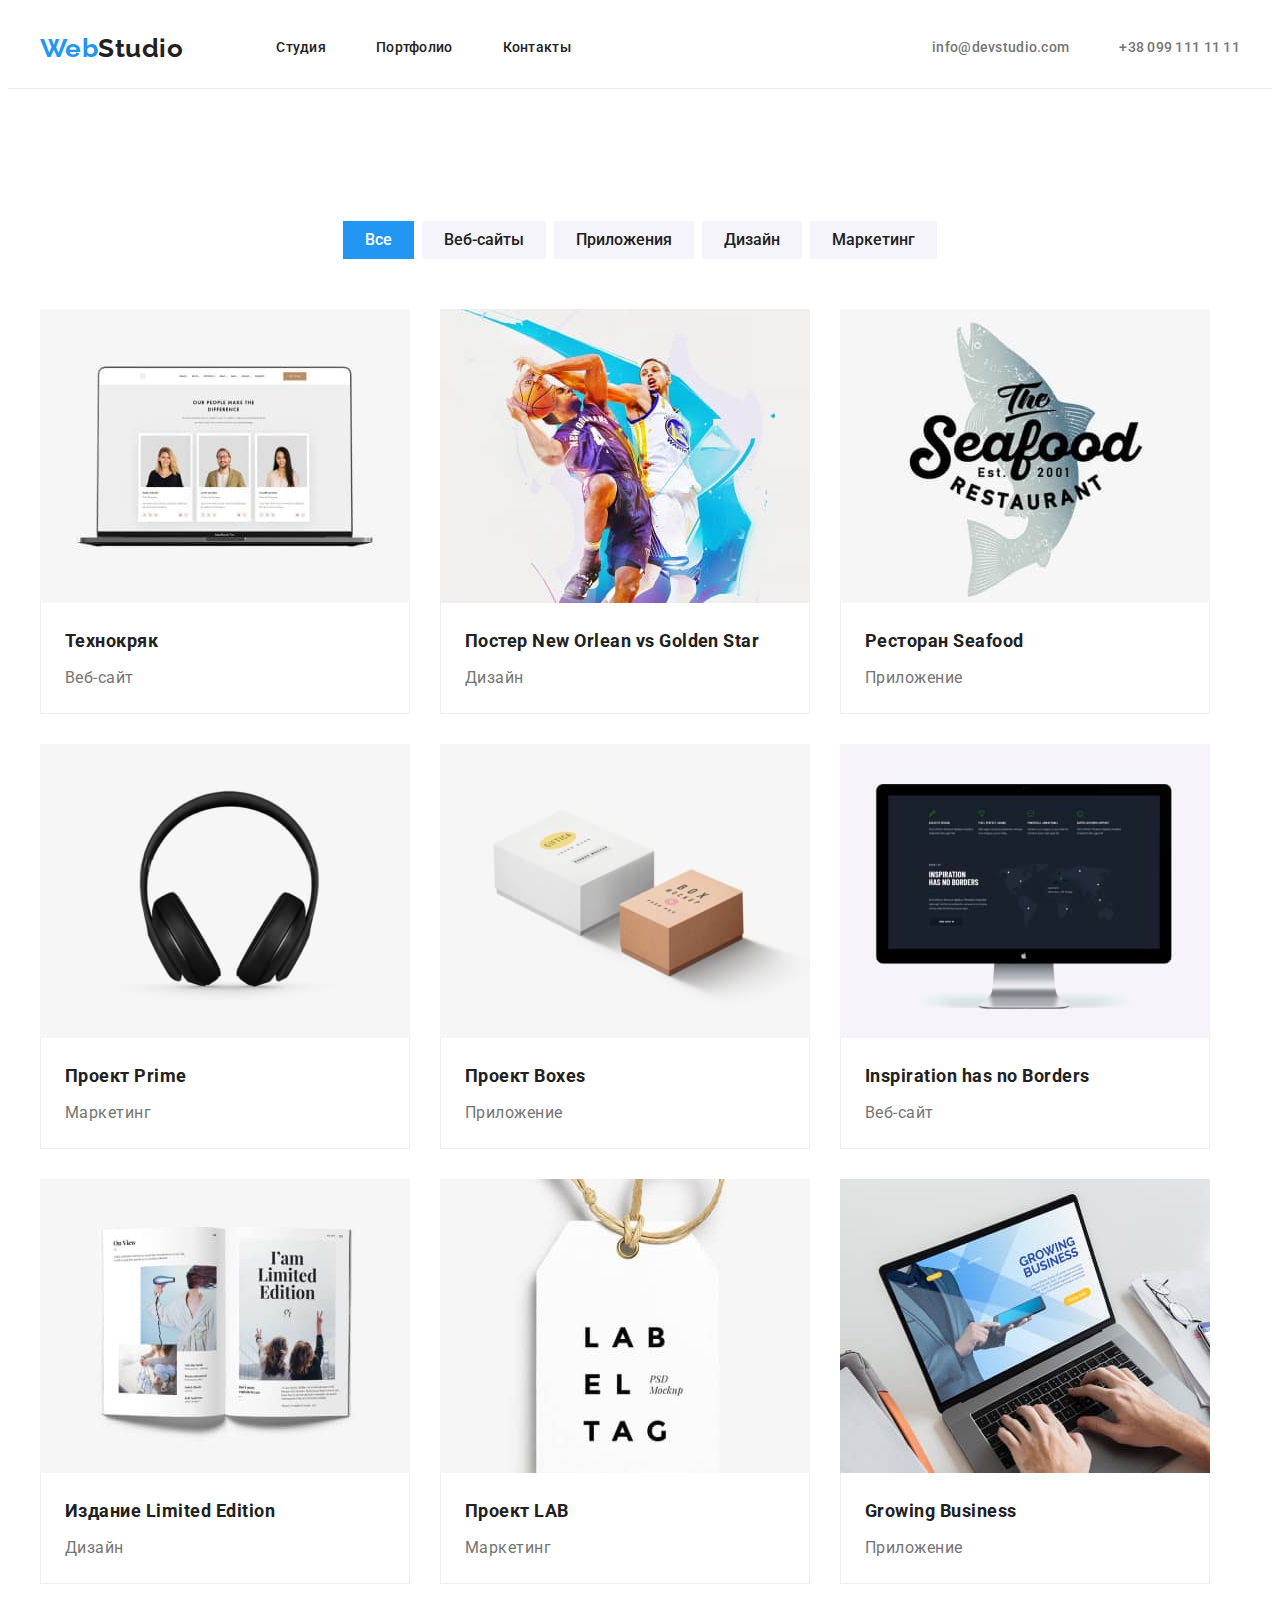
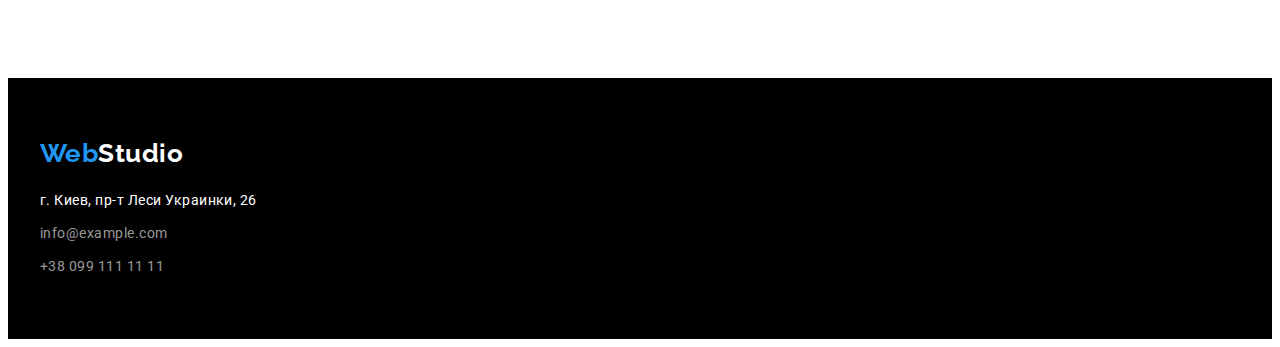
==== commit 896b5694: "link display" ====
--- a/portfolio.html
+++ b/portfolio.html
@@ -146,7 +146,7 @@
         </a>
         <address class="address">
             <p>г. Киев, пр-т Леси Украинки, 26 </p>
-            <a href="mailto:info@example.com">info@example.com</a> <br>
+            <a href="mailto:info@example.com">info@example.com</a>
             <a href="tel:+380991111111">+38 099 111 11 11</a>
         </address>
    </div>
--- a/css/style.css
+++ b/css/style.css
@@ -126,8 +126,8 @@
   max-width: 1600px;
   padding-top: 200px;
   padding-bottom: 200px;
-  padding-left: 452px;
-  padding-right: 452px;
+  margin-left: auto;
+  margin-right: auto;
 }
 .hero-title {
   color: var(--white-color);
@@ -137,6 +137,8 @@
   letter-spacing: 0.06em;
   margin-bottom: 30px;
   max-width: 696px;
+  margin-left: auto;
+  margin-right: auto;
 }
 .hero button {
   color: var(--white-color);
@@ -202,10 +204,9 @@
 .work-list {
   display: flex;
   flex-wrap: wrap;
-  justify-content: center;
 }
 .work-list .item {
-  width: 270px;
+  width: 370px;
 }
 .work-list .item + .item {
   margin-left: 30px;
@@ -230,8 +231,8 @@
 .team .title {
   padding-top: 30px;
   padding-bottom: 30px;
-  padding-left: 60px;
-  padding-right: 60px;
+  padding-left: 30px;
+  padding-right: 30px;
 }
 .team h3 {
   color: var(--primary-text-color);
@@ -345,7 +346,8 @@
   line-height: 1.71;
 }
 .address a {
-  padding-top: 9px;
+  display: block;
+  margin-top: 9px;
   color: rgba(255, 255, 255, 0.6);
 }
 .address a:hover,
